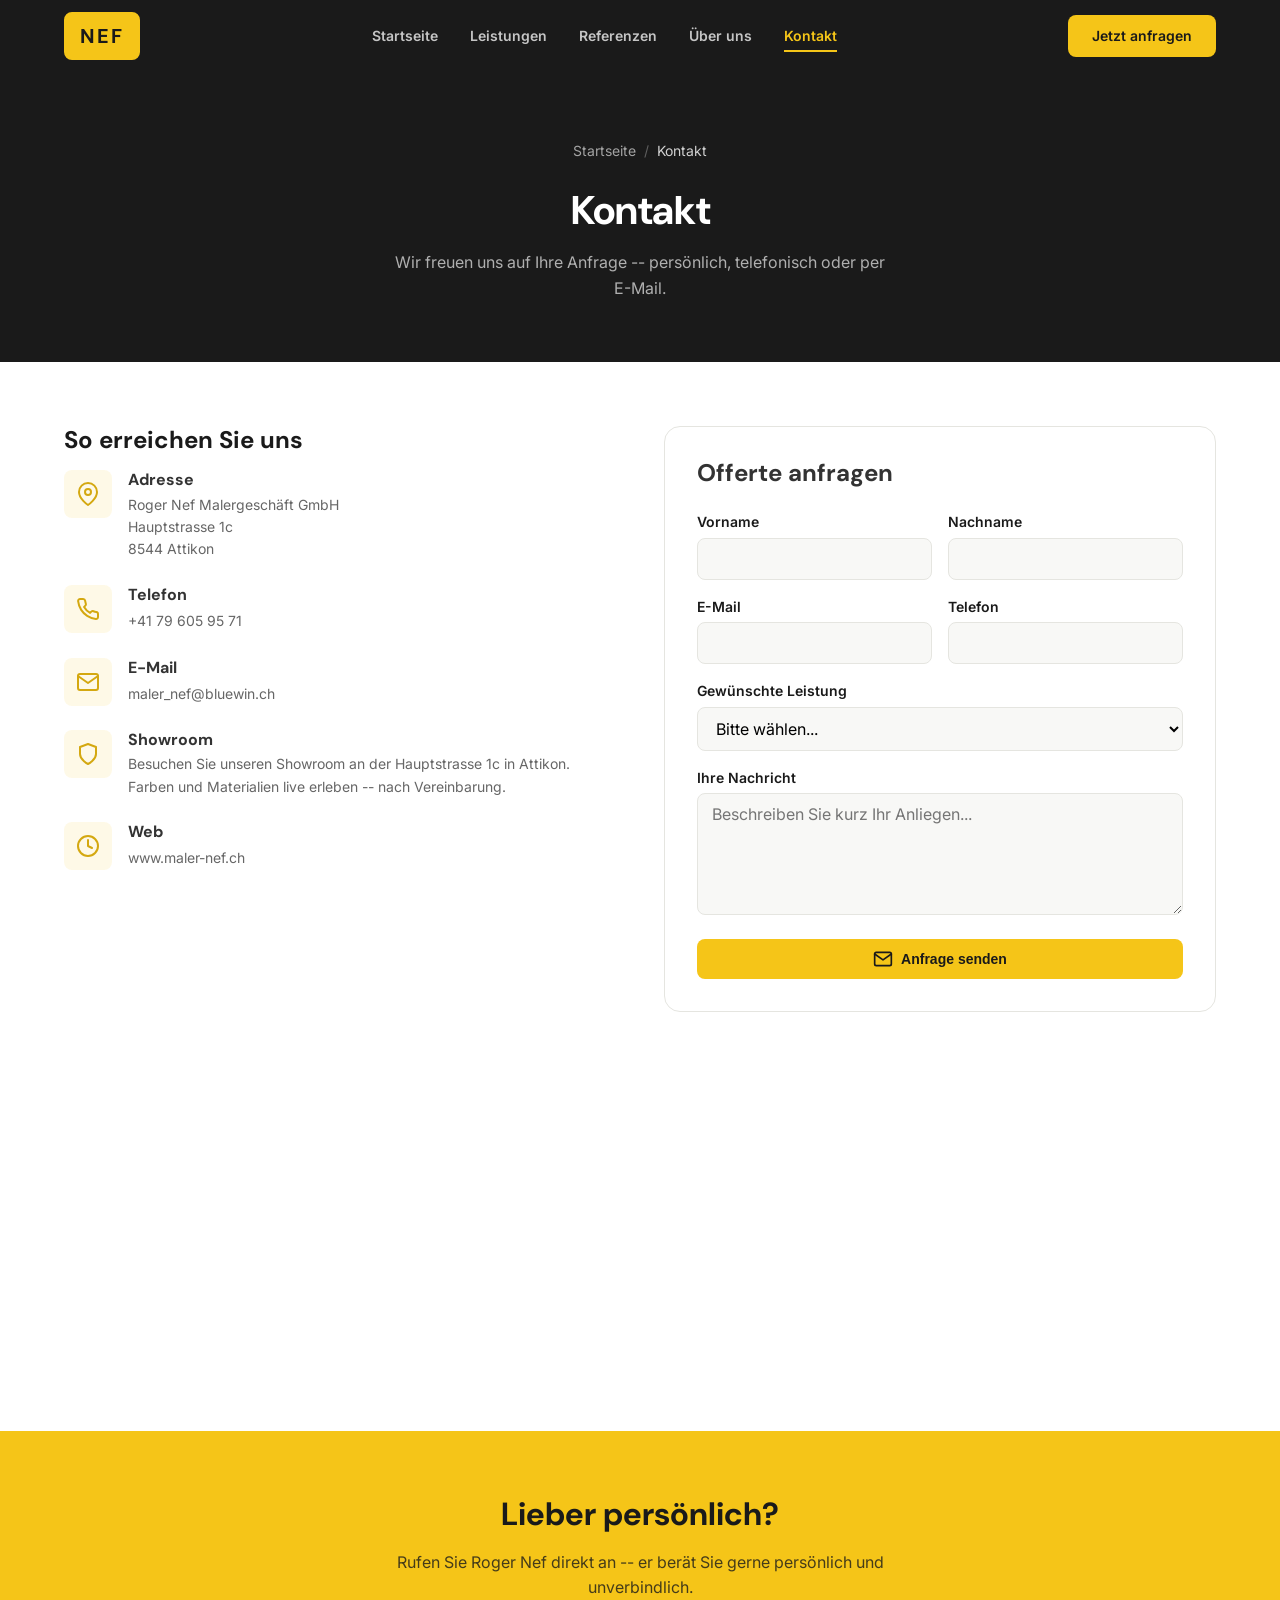
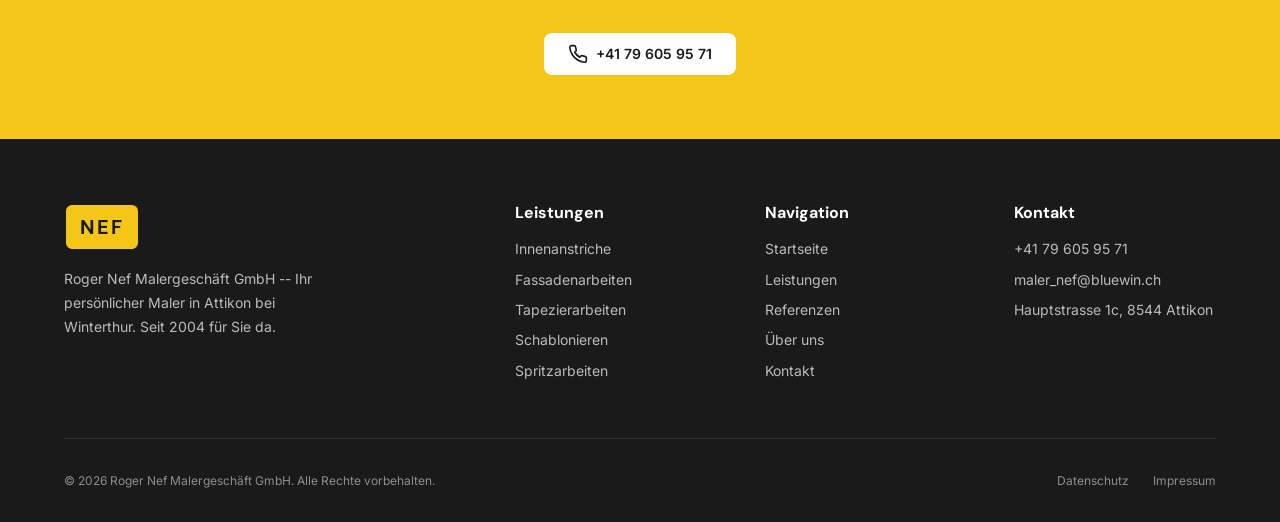
==== kontakt.html @ 81c38a6b "Initial commit: Maler Nef redesign" ====
<!DOCTYPE html>
<html lang="de-CH">
<head>
  <meta charset="UTF-8">
  <meta name="viewport" content="width=device-width, initial-scale=1.0">
  <title>Kontakt | Maler Nef Attikon bei Winterthur</title>
  <meta name="description" content="Kontaktieren Sie Roger Nef Malergeschäft in Attikon. Offerte anfragen, Showroom besuchen oder anrufen: +41 79 605 95 71. Maler Region Winterthur.">
  <meta name="robots" content="index, follow">
  <link rel="canonical" href="https://malernef-redesign.pages.dev/kontakt.html">
  <meta property="og:title" content="Kontakt | Maler Nef Attikon">
  <meta property="og:description" content="Offerte anfragen oder Showroom besuchen. Roger Nef Malergeschäft, Hauptstrasse 1c, 8544 Attikon.">
  <meta property="og:url" content="https://malernef-redesign.pages.dev/kontakt.html">
  <meta property="og:type" content="website">
  <meta property="og:locale" content="de_CH">
  <link href="https://fonts.googleapis.com/css2?family=DM+Sans:wght@500;700&family=Inter:wght@300;400;600&display=swap" rel="stylesheet">
  <link rel="stylesheet" href="style.css">
  <link rel="icon" type="image/svg+xml" href="data:image/svg+xml,<svg xmlns='http://www.w3.org/2000/svg' viewBox='0 0 32 32'><rect width='32' height='32' rx='6' fill='%23F5C518'/><text x='50%25' y='55%25' text-anchor='middle' dominant-baseline='central' font-size='11' font-weight='bold' fill='%231A1A1A'>NEF</text></svg>">
  <script type="application/ld+json">
  [
    {
      "@context": "https://schema.org",
      "@type": "BreadcrumbList",
      "itemListElement": [
        { "@type": "ListItem", "position": 1, "name": "Startseite", "item": "https://malernef-redesign.pages.dev/" },
        { "@type": "ListItem", "position": 2, "name": "Kontakt", "item": "https://malernef-redesign.pages.dev/kontakt.html" }
      ]
    },
    {
      "@context": "https://schema.org",
      "@type": "HomeAndConstructionBusiness",
      "name": "Roger Nef Malergeschäft GmbH",
      "url": "https://malernef-redesign.pages.dev",
      "telephone": "+41796059571",
      "email": "maler_nef@bluewin.ch",
      "address": {
        "@type": "PostalAddress",
        "streetAddress": "Hauptstrasse 1c",
        "addressLocality": "Attikon",
        "postalCode": "8544",
        "addressCountry": "CH"
      },
      "founder": {
        "@type": "Person",
        "name": "Roger Nef",
        "jobTitle": "Inhaber"
      },
      "foundingDate": "2004",
      "areaServed": ["Attikon", "Winterthur", "Wiesendangen", "Rickenbach", "Seuzach"],
      "description": "Malergeschäft in Attikon bei Winterthur. Innenanstriche, Fassadenarbeiten, Tapezierarbeiten, Schablonieren und Spritzarbeiten seit 2004.",
      "slogan": "Wir sind eine kleine Nummer, wir sind die Nummer 1!"
    }
  ]
  </script>
</head>
<body>

  <!-- HEADER -->
  <header class="site-header" id="header">
    <div class="container header-inner">
      <a href="index.html" class="logo"><span class="logo-badge">NEF</span></a>
      <nav class="main-nav" id="mainNav" aria-label="Hauptnavigation">
        <ul>
          <li><a href="index.html">Startseite</a></li>
          <li><a href="leistungen.html">Leistungen</a></li>
          <li><a href="referenzen.html">Referenzen</a></li>
          <li><a href="ueber-uns.html">Über uns</a></li>
          <li><a href="kontakt.html" class="active">Kontakt</a></li>
        </ul>
      </nav>
      <a href="kontakt.html" class="btn btn-primary">Jetzt anfragen</a>
      <button class="mobile-toggle" id="mobileToggle" aria-label="Menü öffnen"><span></span><span></span><span></span></button>
    </div>
  </header>

  <!-- PAGE HEADER -->
  <section class="page-header">
    <div class="container">
      <nav class="breadcrumb" aria-label="Breadcrumb">
        <a href="index.html">Startseite</a>
        <span>/</span>
        <span class="current">Kontakt</span>
      </nav>
      <h1>Kontakt</h1>
      <p>Wir freuen uns auf Ihre Anfrage -- persönlich, telefonisch oder per E-Mail.</p>
    </div>
  </section>

  <main>

  <!-- CONTACT -->
  <section class="section">
    <div class="container">
      <div class="contact-grid">
        <div class="contact-info">
          <h3>So erreichen Sie uns</h3>

          <div class="contact-item">
            <div class="contact-item-icon">
              <svg width="24" height="24" viewBox="0 0 24 24" fill="none" stroke="var(--color-primary-dark)" stroke-width="2" stroke-linecap="round" stroke-linejoin="round"><path d="M21 10c0 7-9 13-9 13s-9-6-9-13a9 9 0 0118 0z"/><circle cx="12" cy="10" r="3"/></svg>
            </div>
            <div class="contact-item-text">
              <h4>Adresse</h4>
              <p>Roger Nef Malergeschäft GmbH<br>Hauptstrasse 1c<br>8544 Attikon</p>
            </div>
          </div>

          <div class="contact-item">
            <div class="contact-item-icon">
              <svg width="24" height="24" viewBox="0 0 24 24" fill="none" stroke="var(--color-primary-dark)" stroke-width="2" stroke-linecap="round" stroke-linejoin="round"><path d="M22 16.92v3a2 2 0 01-2.18 2 19.79 19.79 0 01-8.63-3.07 19.5 19.5 0 01-6-6 19.79 19.79 0 01-3.07-8.67A2 2 0 014.11 2h3a2 2 0 012 1.72c.127.96.361 1.903.7 2.81a2 2 0 01-.45 2.11L8.09 9.91a16 16 0 006 6l1.27-1.27a2 2 0 012.11-.45c.907.339 1.85.573 2.81.7A2 2 0 0122 16.92z"/></svg>
            </div>
            <div class="contact-item-text">
              <h4>Telefon</h4>
              <a href="tel:+41796059571">+41 79 605 95 71</a>
            </div>
          </div>

          <div class="contact-item">
            <div class="contact-item-icon">
              <svg width="24" height="24" viewBox="0 0 24 24" fill="none" stroke="var(--color-primary-dark)" stroke-width="2" stroke-linecap="round" stroke-linejoin="round"><path d="M4 4h16c1.1 0 2 .9 2 2v12c0 1.1-.9 2-2 2H4c-1.1 0-2-.9-2-2V6c0-1.1.9-2 2-2z"/><polyline points="22,6 12,13 2,6"/></svg>
            </div>
            <div class="contact-item-text">
              <h4>E-Mail</h4>
              <a href="mailto:maler_nef@bluewin.ch">maler_nef@bluewin.ch</a>
            </div>
          </div>

          <div class="contact-item">
            <div class="contact-item-icon">
              <svg width="24" height="24" viewBox="0 0 24 24" fill="none" stroke="var(--color-primary-dark)" stroke-width="2" stroke-linecap="round" stroke-linejoin="round"><path d="M12 22s8-4 8-10V5l-8-3-8 3v7c0 6 8 10 8 10z"/></svg>
            </div>
            <div class="contact-item-text">
              <h4>Showroom</h4>
              <p>Besuchen Sie unseren Showroom an der Hauptstrasse 1c in Attikon. Farben und Materialien live erleben -- nach Vereinbarung.</p>
            </div>
          </div>

          <div class="contact-item">
            <div class="contact-item-icon">
              <svg width="24" height="24" viewBox="0 0 24 24" fill="none" stroke="var(--color-primary-dark)" stroke-width="2" stroke-linecap="round" stroke-linejoin="round"><circle cx="12" cy="12" r="10"/><polyline points="12 6 12 12 16 14"/></svg>
            </div>
            <div class="contact-item-text">
              <h4>Web</h4>
              <a href="https://www.maler-nef.ch" target="_blank" rel="noopener">www.maler-nef.ch</a>
            </div>
          </div>
        </div>

        <div class="contact-form">
          <h3 style="font-family: var(--font-heading); font-size: var(--font-size-2xl); margin-bottom: var(--space-lg);">Offerte anfragen</h3>
          <form action="https://formsubmit.co/maler_nef@bluewin.ch" method="POST">
            <input type="hidden" name="_subject" value="Offertanfrage via Website">
            <input type="hidden" name="_captcha" value="false">
            <div class="form-row">
              <div class="form-group">
                <label for="vorname">Vorname</label>
                <input type="text" id="vorname" name="vorname" required>
              </div>
              <div class="form-group">
                <label for="nachname">Nachname</label>
                <input type="text" id="nachname" name="nachname" required>
              </div>
            </div>
            <div class="form-row">
              <div class="form-group">
                <label for="email">E-Mail</label>
                <input type="email" id="email" name="email" required>
              </div>
              <div class="form-group">
                <label for="telefon">Telefon</label>
                <input type="tel" id="telefon" name="telefon">
              </div>
            </div>
            <div class="form-group">
              <label for="leistung">Gewünschte Leistung</label>
              <select id="leistung" name="leistung">
                <option value="">Bitte wählen...</option>
                <option value="Innenanstriche">Innenanstriche</option>
                <option value="Fassadenarbeiten">Fassadenarbeiten</option>
                <option value="Tapezierarbeiten">Tapezierarbeiten</option>
                <option value="Schablonieren">Schablonieren</option>
                <option value="Spritzarbeiten">Spritzarbeiten</option>
                <option value="Showroom-Besuch">Showroom-Besuch</option>
                <option value="Schnupperlehre">Schnupperlehre</option>
                <option value="Sonstiges">Sonstiges</option>
              </select>
            </div>
            <div class="form-group">
              <label for="nachricht">Ihre Nachricht</label>
              <textarea id="nachricht" name="nachricht" rows="5" placeholder="Beschreiben Sie kurz Ihr Anliegen..."></textarea>
            </div>
            <button type="submit" class="btn btn-primary" style="width: 100%; justify-content: center;">
              <svg width="20" height="20" viewBox="0 0 24 24" fill="none" stroke="currentColor" stroke-width="2" stroke-linecap="round" stroke-linejoin="round"><path d="M4 4h16c1.1 0 2 .9 2 2v12c0 1.1-.9 2-2 2H4c-1.1 0-2-.9-2-2V6c0-1.1.9-2 2-2z"/><polyline points="22,6 12,13 2,6"/></svg>
              Anfrage senden
            </button>
          </form>
        </div>
      </div>

      <!-- MAP -->
      <div style="margin-top: var(--space-2xl);">
        <iframe src="https://www.google.com/maps/embed?pb=!1m18!1m12!1m3!1d2696.5!2d8.7804!3d47.4906!2m3!1f0!2f0!3f0!3m2!1i1024!2i768!4f13.1!3m3!1m2!1s0x479a998e5c72aaab%3A0x1!2sHauptstrasse%201c%2C%208544%20Attikon!5e0!3m2!1sde!2sch!4v1" width="100%" height="300" style="border:0; border-radius: var(--radius-lg);" allowfullscreen="" loading="lazy" referrerpolicy="no-referrer-when-downgrade" title="Standort Roger Nef Malergeschäft, Hauptstrasse 1c, Attikon"></iframe>
      </div>
    </div>
  </section>

  </main>

  <!-- CTA -->
  <section class="cta-banner-yellow">
    <div class="container">
      <h2>Lieber persönlich?</h2>
      <p>Rufen Sie Roger Nef direkt an -- er berät Sie gerne persönlich und unverbindlich.</p>
      <a href="tel:+41796059571" class="btn btn-white">
        <svg width="20" height="20" viewBox="0 0 24 24" fill="none" stroke="currentColor" stroke-width="2" stroke-linecap="round" stroke-linejoin="round"><path d="M22 16.92v3a2 2 0 01-2.18 2 19.79 19.79 0 01-8.63-3.07 19.5 19.5 0 01-6-6 19.79 19.79 0 01-3.07-8.67A2 2 0 014.11 2h3a2 2 0 012 1.72c.127.96.361 1.903.7 2.81a2 2 0 01-.45 2.11L8.09 9.91a16 16 0 006 6l1.27-1.27a2 2 0 012.11-.45c.907.339 1.85.573 2.81.7A2 2 0 0122 16.92z"/></svg>
        +41 79 605 95 71
      </a>
    </div>
  </section>

  <!-- FOOTER -->
  <footer class="site-footer">
    <div class="container">
      <div class="footer-grid">
        <div class="footer-brand">
          <span class="logo-badge">NEF</span>
          <p>Roger Nef Malergeschäft GmbH -- Ihr persönlicher Maler in Attikon bei Winterthur. Seit 2004 für Sie da.</p>
        </div>
        <div class="footer-col">
          <h4>Leistungen</h4>
          <a href="leistungen/innenanstriche.html">Innenanstriche</a>
          <a href="leistungen/fassaden.html">Fassadenarbeiten</a>
          <a href="leistungen/tapezieren.html">Tapezierarbeiten</a>
          <a href="leistungen/schablonieren.html">Schablonieren</a>
          <a href="leistungen/spritzarbeiten.html">Spritzarbeiten</a>
        </div>
        <div class="footer-col">
          <h4>Navigation</h4>
          <a href="index.html">Startseite</a>
          <a href="leistungen.html">Leistungen</a>
          <a href="referenzen.html">Referenzen</a>
          <a href="ueber-uns.html">Über uns</a>
          <a href="kontakt.html">Kontakt</a>
        </div>
        <div class="footer-col">
          <h4>Kontakt</h4>
          <a href="tel:+41796059571">+41 79 605 95 71</a>
          <a href="mailto:maler_nef@bluewin.ch">maler_nef@bluewin.ch</a>
          <a href="kontakt.html">Hauptstrasse 1c, 8544 Attikon</a>
        </div>
      </div>
      <div class="footer-bottom">
        <p>&copy; 2026 Roger Nef Malergeschäft GmbH. Alle Rechte vorbehalten.</p>
        <div class="legal-links">
          <a href="#">Datenschutz</a>
          <a href="#">Impressum</a>
        </div>
      </div>
    </div>
  </footer>

  <script>
    document.getElementById('mobileToggle').addEventListener('click', function() {
      document.getElementById('mainNav').classList.toggle('active');
    });
    window.addEventListener('scroll', function() {
      document.getElementById('header').classList.toggle('scrolled', window.scrollY > 20);
    });
  </script>
</body>
</html>
---- style.css ----
/* Brand Style Guide – Roger Nef Malergeschäft GmbH */
:root {
  --color-primary: #F5C518;
  --color-primary-dark: #D4A810;
  --color-dark: #1A1A1A;
  --color-bg: #FFFFFF;
  --color-warm: #FFF9E6;
  --color-text: #333333;
  --color-text-secondary: #666666;
  --color-surface: #F8F8F6;
  --color-border: #E5E5E0;

  --font-heading: 'DM Sans', Arial, sans-serif;
  --font-body: 'Inter', Arial, sans-serif;

  --font-size-xs: 0.75rem;
  --font-size-small: 0.875rem;
  --font-size-base: 1rem;
  --font-size-lg: 1.125rem;
  --font-size-xl: 1.25rem;
  --font-size-2xl: 1.5rem;
  --font-size-3xl: 2rem;
  --font-size-4xl: 2.5rem;
  --font-size-5xl: 3.5rem;

  --space-xs: 0.25rem;
  --space-sm: 0.5rem;
  --space-md: 1rem;
  --space-lg: 1.5rem;
  --space-xl: 2rem;
  --space-2xl: 3rem;
  --space-3xl: 4rem;

  --radius: 8px;
  --radius-lg: 12px;
  --radius-xl: 16px;
  --shadow: 0 1px 3px rgba(26,26,26,0.06);
  --shadow-lg: 0 8px 30px rgba(26,26,26,0.10);
}

*, *::before, *::after { box-sizing: border-box; margin: 0; padding: 0; }

html { scroll-behavior: smooth; }

body {
  font-family: var(--font-body);
  color: var(--color-text);
  background: var(--color-bg);
  line-height: 1.6;
  -webkit-font-smoothing: antialiased;
}

h1, h2, h3, h4 { font-family: var(--font-heading); line-height: 1.2; }

a { text-decoration: none; color: inherit; transition: color 0.2s; }

img { max-width: 100%; height: auto; }

.container { max-width: 1200px; margin: 0 auto; padding: 0 var(--space-lg); }

/* === HEADER === */
.site-header {
  position: fixed; top: 0; left: 0; right: 0; z-index: 100;
  background: transparent;
  transition: background 0.3s, box-shadow 0.3s, border 0.3s;
}
.site-header.scrolled {
  background: rgba(255,255,255,0.95);
  backdrop-filter: blur(12px);
  box-shadow: var(--shadow);
  border-bottom: 1px solid var(--color-border);
}
.header-inner {
  display: flex; align-items: center; justify-content: space-between;
  height: 72px;
}
.logo { display: flex; align-items: center; gap: var(--space-sm); }
.logo-badge {
  display: inline-flex; align-items: center; justify-content: center;
  background: var(--color-primary); border: 2px solid var(--color-dark);
  border-radius: var(--radius); padding: 6px 14px;
  font-family: var(--font-heading); font-size: var(--font-size-xl);
  font-weight: 700; color: var(--color-dark); letter-spacing: 2px;
}
.main-nav ul { display: flex; gap: var(--space-xl); list-style: none; }
.main-nav a {
  font-size: var(--font-size-small); font-weight: 600; color: var(--color-text-secondary);
  padding: var(--space-sm) 0; position: relative;
}
.site-header:not(.scrolled) .main-nav a { color: rgba(255,255,255,0.75); }
.site-header:not(.scrolled) .main-nav a.active,
.site-header:not(.scrolled) .main-nav a:hover { color: var(--color-primary); }
.site-header.scrolled .main-nav a { color: var(--color-text-secondary); }
.main-nav a.active, .main-nav a:hover { color: var(--color-primary-dark); }
.main-nav a::after {
  content: ''; position: absolute; bottom: 0; left: 0; width: 0; height: 2px;
  background: var(--color-primary); transition: width 0.3s;
}
.main-nav a:hover::after, .main-nav a.active::after { width: 100%; }

/* Logo color states */
.site-header:not(.scrolled) .logo-badge {
  background: var(--color-primary); border-color: var(--color-primary);
  color: var(--color-dark);
}

/* Buttons */
.btn {
  display: inline-flex; align-items: center; gap: var(--space-sm);
  padding: 10px 24px; border-radius: var(--radius); font-weight: 600;
  font-size: var(--font-size-small); cursor: pointer; border: none;
  transition: all 0.2s; text-decoration: none;
}
.btn-primary { background: var(--color-primary); color: var(--color-dark); }
.btn-primary:hover { background: var(--color-primary-dark); }
.btn-secondary {
  background: transparent; color: var(--color-dark);
  border: 1.5px solid var(--color-dark);
}
.btn-secondary:hover { background: var(--color-dark); color: var(--color-bg); }
.btn-outline {
  background: transparent; color: var(--color-primary-dark);
  border: 1.5px solid var(--color-primary);
}
.btn-outline:hover { background: var(--color-primary); color: var(--color-dark); }
.btn-white {
  background: var(--color-bg); color: var(--color-dark);
  border: none;
}
.btn-white:hover { background: var(--color-surface); }

/* Mobile Toggle */
.mobile-toggle { display: none; background: none; border: none; cursor: pointer; padding: 8px; }
.mobile-toggle span {
  display: block; width: 24px; height: 2px; background: var(--color-bg);
  margin: 5px 0; transition: 0.3s;
}
.site-header.scrolled .mobile-toggle span { background: var(--color-dark); }

/* === HERO === */
.hero {
  position: relative; min-height: 92vh; display: flex; align-items: center;
  background: var(--color-dark);
  overflow: hidden;
}
.hero::before {
  content: ''; position: absolute; inset: 0;
  background: linear-gradient(135deg, var(--color-dark) 0%, #2a2a2a 50%, #1a1a1a 100%);
}
.hero::after {
  content: ''; position: absolute; inset: 0;
  background: radial-gradient(ellipse at 75% 50%, rgba(245,197,24,0.08) 0%, transparent 60%);
}
.hero-content { position: relative; z-index: 2; max-width: 700px; padding: 120px 0 80px; }
.hero-badge {
  display: inline-flex; align-items: center; gap: var(--space-sm);
  background: rgba(245,197,24,0.12); border: 1px solid rgba(245,197,24,0.25);
  color: var(--color-primary); padding: 8px 16px;
  border-radius: 100px; font-size: var(--font-size-small); margin-bottom: var(--space-lg);
  font-weight: 600;
}
.hero h1 {
  font-size: var(--font-size-5xl); color: var(--color-bg);
  margin-bottom: var(--space-lg); font-weight: 700;
}
.hero h1 em { font-style: italic; color: var(--color-primary); }
.hero-subtitle {
  font-size: var(--font-size-lg); color: rgba(255,255,255,0.7);
  margin-bottom: var(--space-2xl); line-height: 1.7; max-width: 560px;
}
.hero-buttons { display: flex; gap: var(--space-md); flex-wrap: wrap; }
.hero .btn-primary { background: var(--color-primary); color: var(--color-dark); }
.hero .btn-secondary {
  border-color: rgba(255,255,255,0.25); color: var(--color-bg);
}
.hero .btn-secondary:hover { background: rgba(255,255,255,0.08); }
.hero-accent {
  position: absolute; right: -5%; top: 50%; transform: translateY(-50%);
  width: 500px; height: 500px;
  border-radius: 50%;
  background: radial-gradient(circle, rgba(245,197,24,0.06) 0%, transparent 70%);
  z-index: 1;
}
.hero-slogan {
  position: relative; z-index: 2;
  margin-top: var(--space-xl);
  padding-top: var(--space-lg);
  border-top: 1px solid rgba(255,255,255,0.1);
  font-size: var(--font-size-small); color: rgba(255,255,255,0.45);
  font-style: italic;
}

/* === SECTIONS === */
.section { padding: var(--space-3xl) 0; }
.section-dark { background: var(--color-dark); color: var(--color-bg); padding: var(--space-2xl) 0; }
.section-light { background: var(--color-surface); }
.section-warm { background: var(--color-warm); }
.section-header { text-align: center; margin-bottom: var(--space-2xl); }
.section-label {
  display: block; font-size: var(--font-size-small); font-weight: 600;
  color: var(--color-primary-dark); text-transform: uppercase; letter-spacing: 1.5px;
  margin-bottom: var(--space-sm);
}
.section-header h2 {
  font-size: var(--font-size-3xl); margin-bottom: var(--space-md); color: var(--color-dark);
}
.section-header p { color: var(--color-text-secondary); max-width: 600px; margin: 0 auto; }

/* Page Header */
.page-header {
  background: var(--color-dark); color: var(--color-bg);
  padding: 140px 0 60px; text-align: center;
}
.page-header h1 { font-size: var(--font-size-4xl); margin-bottom: var(--space-md); }
.page-header p { color: rgba(255,255,255,0.65); max-width: 500px; margin: 0 auto; }

/* Breadcrumb */
.breadcrumb {
  display: flex; align-items: center; gap: var(--space-sm);
  font-size: var(--font-size-small); color: rgba(255,255,255,0.45);
  margin-bottom: var(--space-lg); justify-content: center;
}
.breadcrumb a { color: rgba(255,255,255,0.6); }
.breadcrumb a:hover { color: var(--color-primary); }
.breadcrumb span { color: rgba(255,255,255,0.3); }
.breadcrumb .current { color: rgba(255,255,255,0.8); }

/* Stats / Trust bar */
.stats-grid { display: grid; grid-template-columns: repeat(4, 1fr); gap: var(--space-xl); text-align: center; }
.stat-item h3 { font-size: var(--font-size-3xl); color: var(--color-primary); font-family: var(--font-heading); }
.stat-item p { font-size: var(--font-size-small); opacity: 0.7; margin-top: var(--space-xs); }

/* Service Cards */
.services-grid { display: grid; grid-template-columns: repeat(auto-fit, minmax(240px, 1fr)); gap: var(--space-lg); }
.service-card {
  background: var(--color-bg); border: 1px solid var(--color-border);
  border-radius: var(--radius-lg); padding: var(--space-xl);
  transition: box-shadow 0.3s, transform 0.3s;
}
.service-card:hover { box-shadow: var(--shadow-lg); transform: translateY(-4px); }
.service-icon {
  display: inline-flex; align-items: center; justify-content: center;
  width: 48px; height: 48px; border-radius: var(--radius);
  background: rgba(245,197,24,0.1); margin-bottom: var(--space-md);
}
.service-card h3 {
  font-size: var(--font-size-lg); font-family: var(--font-heading);
  margin-bottom: var(--space-sm); color: var(--color-dark);
}
.service-card p { font-size: var(--font-size-small); color: var(--color-text-secondary); }
.card-link {
  display: inline-flex; align-items: center; gap: 4px;
  font-size: var(--font-size-small); font-weight: 600; color: var(--color-primary-dark);
  margin-top: var(--space-md);
}
.card-link:hover { color: var(--color-primary); }

/* Text + Image */
.text-image { display: grid; grid-template-columns: 1fr 1fr; gap: var(--space-2xl); align-items: center; }
.text-image-content h2 {
  font-size: var(--font-size-3xl); color: var(--color-dark); margin-bottom: var(--space-md);
}
.text-image-content p { color: var(--color-text-secondary); margin-bottom: var(--space-md); line-height: 1.7; }
.text-image-visual {
  border-radius: var(--radius-xl); min-height: 400px; overflow: hidden;
  background: linear-gradient(135deg, rgba(245,197,24,0.08), rgba(26,26,26,0.04));
  display: flex; align-items: center; justify-content: center;
}

/* Partner Grid */
.partner-grid { display: grid; grid-template-columns: repeat(4, 1fr); gap: var(--space-lg); }
.partner-card {
  background: var(--color-bg); border: 1px solid var(--color-border);
  border-radius: var(--radius-lg); padding: var(--space-xl);
  text-align: center; transition: box-shadow 0.3s;
}
.partner-card:hover { box-shadow: var(--shadow-lg); }
.partner-card h4 {
  font-family: var(--font-heading); font-size: var(--font-size-base);
  color: var(--color-dark); margin-bottom: var(--space-xs);
}
.partner-card p { font-size: var(--font-size-small); color: var(--color-text-secondary); }
.partner-icon {
  display: inline-flex; align-items: center; justify-content: center;
  width: 56px; height: 56px; border-radius: 50%;
  background: var(--color-warm); margin-bottom: var(--space-md);
}

/* CTA Banner */
.cta-banner {
  background: var(--color-dark); color: var(--color-bg);
  text-align: center; padding: var(--space-3xl) var(--space-lg);
}
.cta-banner h2 { font-size: var(--font-size-3xl); margin-bottom: var(--space-md); }
.cta-banner p { opacity: 0.7; max-width: 500px; margin: 0 auto var(--space-xl); }

/* Yellow CTA Banner */
.cta-banner-yellow {
  background: var(--color-primary); color: var(--color-dark);
  text-align: center; padding: var(--space-3xl) var(--space-lg);
}
.cta-banner-yellow h2 { font-size: var(--font-size-3xl); margin-bottom: var(--space-md); }
.cta-banner-yellow p { opacity: 0.8; max-width: 500px; margin: 0 auto var(--space-xl); }

/* Ref Cards */
.ref-grid { display: grid; grid-template-columns: repeat(auto-fit, minmax(300px, 1fr)); gap: var(--space-lg); }
.ref-card {
  background: var(--color-bg); border: 1px solid var(--color-border);
  border-radius: var(--radius-lg); overflow: hidden;
  transition: box-shadow 0.3s, transform 0.3s;
}
.ref-card:hover { box-shadow: var(--shadow-lg); transform: translateY(-2px); }
.ref-card-img {
  height: 200px;
  background: linear-gradient(135deg, rgba(245,197,24,0.08), rgba(26,26,26,0.04));
  display: flex; align-items: center; justify-content: center;
}
.ref-card-body { padding: var(--space-lg); }
.ref-card-body h3 {
  font-family: var(--font-heading); font-size: var(--font-size-lg);
  color: var(--color-dark); margin-bottom: var(--space-sm);
}
.ref-card-body p { font-size: var(--font-size-small); color: var(--color-text-secondary); margin-bottom: var(--space-md); }
.ref-tag {
  display: inline-block; background: var(--color-warm); color: var(--color-primary-dark);
  font-size: var(--font-size-xs); font-weight: 600; padding: 4px 10px;
  border-radius: 100px; margin-right: var(--space-xs); margin-bottom: var(--space-xs);
}

/* Contact */
.contact-grid { display: grid; grid-template-columns: 1fr 1fr; gap: var(--space-2xl); }
.contact-info h3 { font-family: var(--font-heading); font-size: var(--font-size-2xl); color: var(--color-dark); margin-bottom: var(--space-md); }
.contact-item { display: flex; gap: var(--space-md); margin-bottom: var(--space-lg); }
.contact-item-icon {
  flex-shrink: 0; width: 48px; height: 48px; border-radius: var(--radius);
  background: rgba(245,197,24,0.1); display: flex; align-items: center; justify-content: center;
}
.contact-item-text h4 { font-size: var(--font-size-base); margin-bottom: var(--space-xs); }
.contact-item-text p, .contact-item-text a {
  font-size: var(--font-size-small); color: var(--color-text-secondary);
}
.contact-item-text a:hover { color: var(--color-primary-dark); }
.contact-form {
  background: var(--color-bg); border: 1px solid var(--color-border);
  border-radius: var(--radius-xl); padding: var(--space-xl);
}
.form-group { margin-bottom: var(--space-md); }
.form-group label {
  display: block; font-size: var(--font-size-small); font-weight: 600;
  color: var(--color-dark); margin-bottom: var(--space-xs);
}
.form-group input, .form-group select, .form-group textarea {
  width: 100%; padding: 10px 14px; border: 1px solid var(--color-border);
  border-radius: var(--radius); font-family: var(--font-body);
  font-size: var(--font-size-base); background: var(--color-surface);
  transition: border-color 0.2s;
}
.form-group input:focus, .form-group select:focus, .form-group textarea:focus {
  outline: none; border-color: var(--color-primary);
}
.form-row { display: grid; grid-template-columns: 1fr 1fr; gap: var(--space-md); }

/* Product features list */
.product-features {
  color: var(--color-text-secondary); font-size: var(--font-size-small);
  margin-bottom: var(--space-md); padding-left: var(--space-md); list-style: disc;
}
.product-features li { margin-bottom: var(--space-xs); }

/* Showroom badge */
.showroom-badge {
  display: inline-flex; align-items: center; gap: var(--space-sm);
  background: var(--color-warm); border: 1px solid rgba(245,197,24,0.3);
  color: var(--color-primary-dark); padding: 10px 18px;
  border-radius: var(--radius); font-size: var(--font-size-small); font-weight: 600;
}

/* Team / About */
.about-values { display: grid; grid-template-columns: repeat(3, 1fr); gap: var(--space-lg); margin-top: var(--space-xl); }
.value-item { text-align: center; padding: var(--space-xl); }
.value-item h4 { font-family: var(--font-heading); margin-top: var(--space-md); margin-bottom: var(--space-sm); color: var(--color-dark); }
.value-item p { font-size: var(--font-size-small); color: var(--color-text-secondary); }
.value-icon {
  display: inline-flex; align-items: center; justify-content: center;
  width: 64px; height: 64px; border-radius: 50%;
  background: var(--color-warm);
}

/* Timeline */
.timeline { max-width: 700px; margin: 0 auto; }
.timeline-item {
  display: flex; gap: var(--space-lg); padding-bottom: var(--space-xl);
  position: relative;
}
.timeline-item::before {
  content: ''; position: absolute; left: 19px; top: 40px; bottom: 0;
  width: 2px; background: var(--color-border);
}
.timeline-item:last-child::before { display: none; }
.timeline-dot {
  flex-shrink: 0; width: 40px; height: 40px; border-radius: 50%;
  background: var(--color-primary); display: flex; align-items: center; justify-content: center;
  font-family: var(--font-heading); font-weight: 700; font-size: var(--font-size-xs);
  color: var(--color-dark); position: relative; z-index: 1;
}
.timeline-content h4 { font-family: var(--font-heading); color: var(--color-dark); margin-bottom: var(--space-xs); }
.timeline-content p { font-size: var(--font-size-small); color: var(--color-text-secondary); }

/* === FOOTER === */
.site-footer { background: var(--color-dark); color: var(--color-bg); padding: var(--space-3xl) 0 var(--space-xl); }
.footer-grid { display: grid; grid-template-columns: 2fr 1fr 1fr 1fr; gap: var(--space-2xl); margin-bottom: var(--space-2xl); }
.footer-brand p { opacity: 0.7; font-size: var(--font-size-small); margin-top: var(--space-md); line-height: 1.7; max-width: 280px; }
.footer-col h4 { font-family: var(--font-heading); margin-bottom: var(--space-md); font-size: var(--font-size-base); }
.footer-col a { display: block; font-size: var(--font-size-small); opacity: 0.7; margin-bottom: var(--space-sm); }
.footer-col a:hover { opacity: 1; color: var(--color-primary); }
.footer-bottom {
  display: flex; justify-content: space-between; align-items: center;
  padding-top: var(--space-xl); border-top: 1px solid rgba(255,255,255,0.1);
}
.footer-bottom p { font-size: var(--font-size-xs); opacity: 0.5; }
.legal-links { display: flex; gap: var(--space-lg); }
.legal-links a { font-size: var(--font-size-xs); opacity: 0.5; }
.legal-links a:hover { opacity: 1; }

/* === RESPONSIVE === */
@media (max-width: 968px) {
  .hero-accent { display: none; }
  .hero-content { max-width: 100%; }
  .partner-grid { grid-template-columns: repeat(2, 1fr); }
}
@media (max-width: 768px) {
  .hero h1 { font-size: var(--font-size-3xl); }
  .hero { min-height: 80vh; }
  .hero-content { padding: 100px 0 60px; }
  .stats-grid { grid-template-columns: repeat(2, 1fr); }
  .text-image { grid-template-columns: 1fr; }
  .text-image-visual { min-height: 250px; }
  .contact-grid { grid-template-columns: 1fr; }
  .form-row { grid-template-columns: 1fr; }
  .footer-grid { grid-template-columns: 1fr 1fr; }
  .about-values { grid-template-columns: 1fr; }
  .main-nav {
    display: none; position: fixed; top: 72px; left: 0; right: 0;
    background: var(--color-bg); padding: var(--space-lg);
    border-bottom: 1px solid var(--color-border); box-shadow: var(--shadow-lg);
  }
  .main-nav.active { display: block; }
  .main-nav a { color: var(--color-text) !important; }
  .main-nav a.active, .main-nav a:hover { color: var(--color-primary-dark) !important; }
  .main-nav ul { flex-direction: column; gap: var(--space-md); }
  .mobile-toggle { display: block; }
  .header-inner .btn-primary { display: none; }
  .section-header h2, .page-header h1 { font-size: var(--font-size-2xl); }
  .page-header { padding: 120px 0 40px; }
}
@media (max-width: 480px) {
  .stats-grid { grid-template-columns: 1fr 1fr; gap: var(--space-md); }
  .footer-grid { grid-template-columns: 1fr; }
  .hero-buttons { flex-direction: column; }
  .footer-bottom { flex-direction: column; gap: var(--space-md); text-align: center; }
  .partner-grid { grid-template-columns: 1fr; }
}
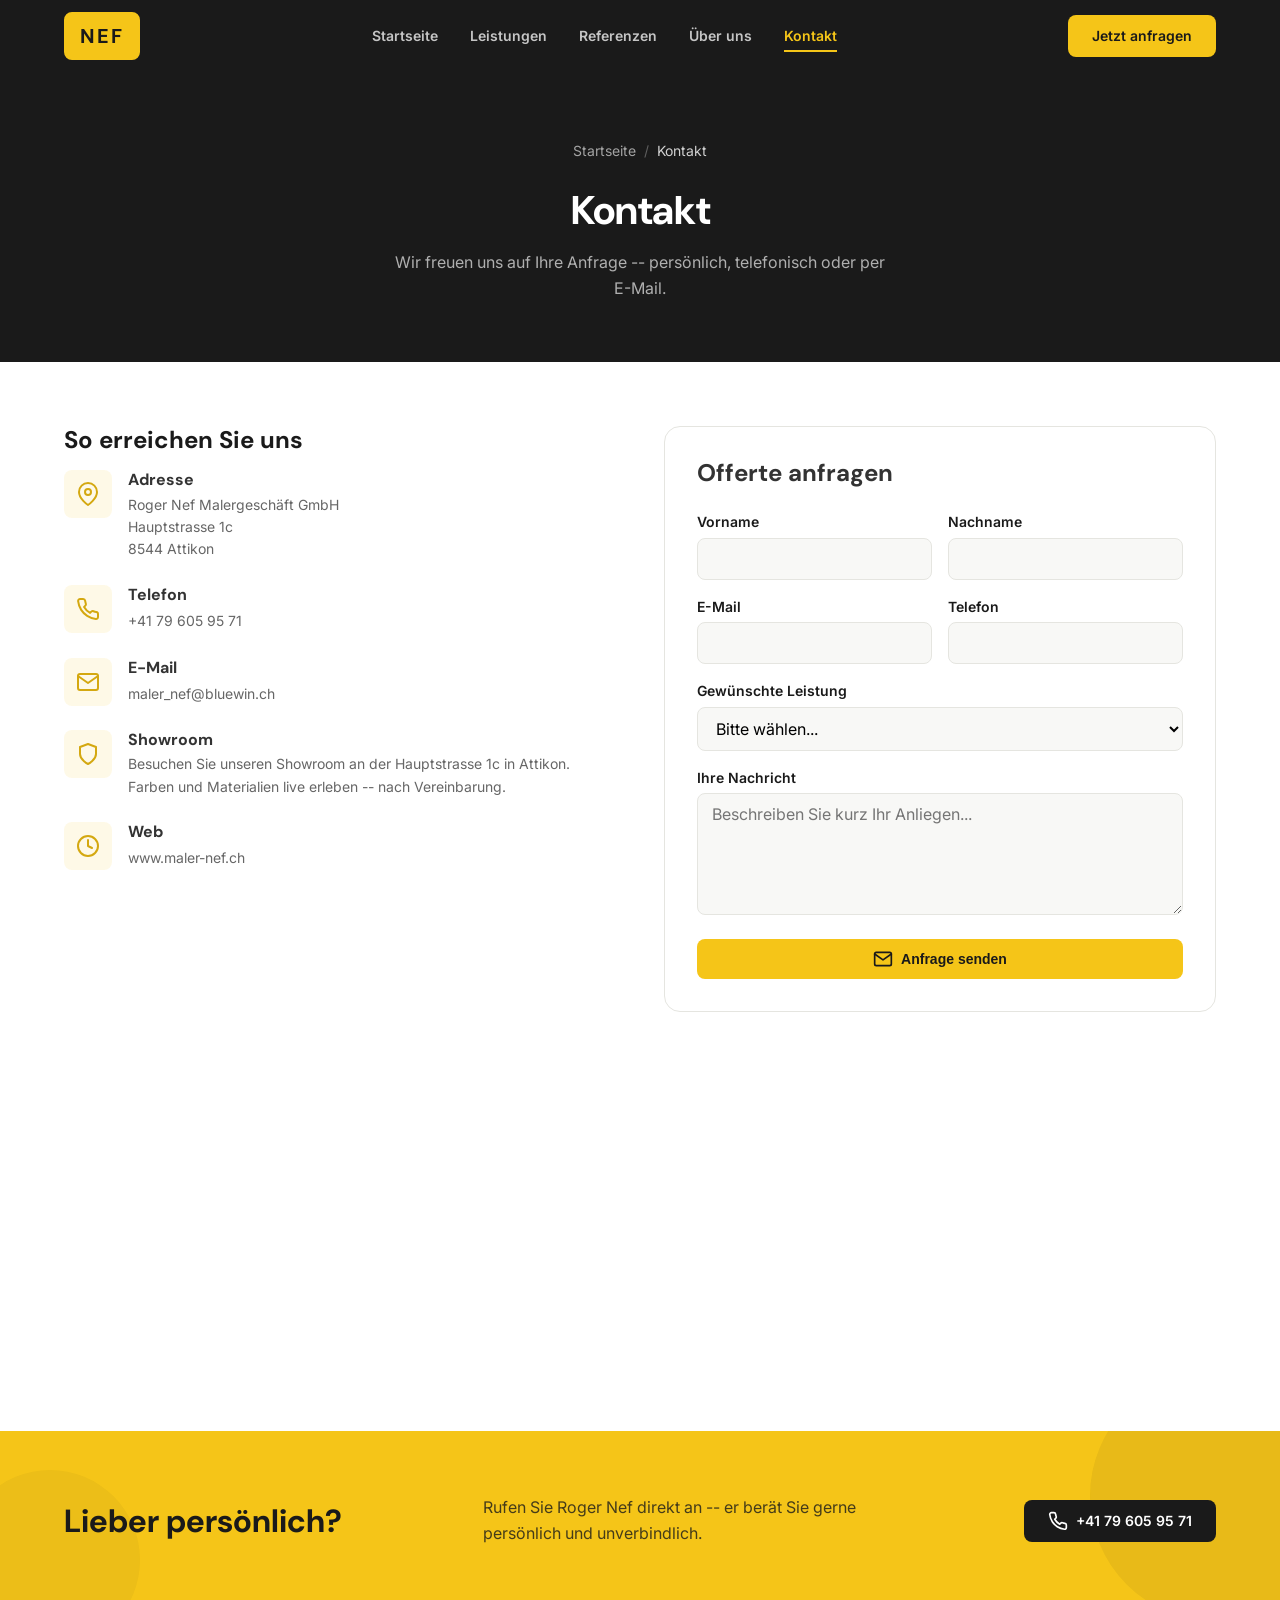
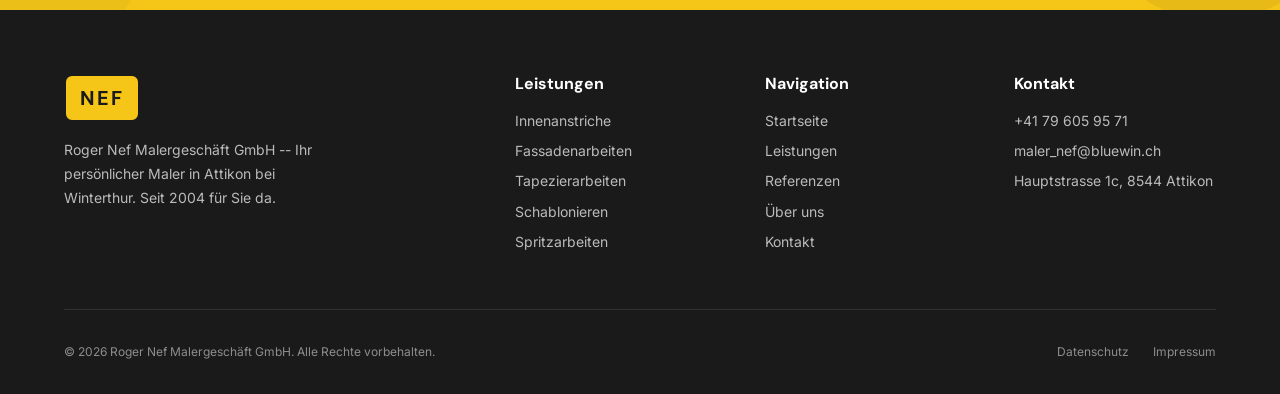
==== commit 4d6cc594: "Design-Überarbeitung: Bento Grid, neuer Hero, gelbe CTAs Co-Authored-By: Claude Opus 4.6 (1M context" ====
--- a/kontakt.html
+++ b/kontakt.html
@@ -205,12 +205,14 @@
 
   </main>
 
-  <!-- CTA -->
+  <!-- CTA – Yellow Banner -->
   <section class="cta-banner-yellow">
+    <div class="cta-banner-yellow-deco"></div>
+    <div class="cta-banner-yellow-deco-2"></div>
     <div class="container">
       <h2>Lieber persönlich?</h2>
       <p>Rufen Sie Roger Nef direkt an -- er berät Sie gerne persönlich und unverbindlich.</p>
-      <a href="tel:+41796059571" class="btn btn-white">
+      <a href="tel:+41796059571" class="btn btn-dark">
         <svg width="20" height="20" viewBox="0 0 24 24" fill="none" stroke="currentColor" stroke-width="2" stroke-linecap="round" stroke-linejoin="round"><path d="M22 16.92v3a2 2 0 01-2.18 2 19.79 19.79 0 01-8.63-3.07 19.5 19.5 0 01-6-6 19.79 19.79 0 01-3.07-8.67A2 2 0 014.11 2h3a2 2 0 012 1.72c.127.96.361 1.903.7 2.81a2 2 0 01-.45 2.11L8.09 9.91a16 16 0 006 6l1.27-1.27a2 2 0 012.11-.45c.907.339 1.85.573 2.81.7A2 2 0 0122 16.92z"/></svg>
         +41 79 605 95 71
       </a>
--- a/style.css
+++ b/style.css
@@ -22,6 +22,7 @@
   --font-size-3xl: 2rem;
   --font-size-4xl: 2.5rem;
   --font-size-5xl: 3.5rem;
+  --font-size-6xl: 4.5rem;
 
   --space-xs: 0.25rem;
   --space-sm: 0.5rem;
@@ -128,6 +129,11 @@
   border: none;
 }
 .btn-white:hover { background: var(--color-surface); }
+.btn-dark {
+  background: var(--color-dark); color: var(--color-bg);
+  border: none;
+}
+.btn-dark:hover { background: #333; }
 
 /* Mobile Toggle */
 .mobile-toggle { display: none; background: none; border: none; cursor: pointer; padding: 8px; }
@@ -137,62 +143,145 @@
 }
 .site-header.scrolled .mobile-toggle span { background: var(--color-dark); }
 
-/* === HERO === */
+/* === HERO – Full-width Claim === */
 .hero {
-  position: relative; min-height: 92vh; display: flex; align-items: center;
+  position: relative; min-height: 100vh; display: flex; align-items: center;
   background: var(--color-dark);
   overflow: hidden;
 }
 .hero::before {
   content: ''; position: absolute; inset: 0;
-  background: linear-gradient(135deg, var(--color-dark) 0%, #2a2a2a 50%, #1a1a1a 100%);
-}
-.hero::after {
-  content: ''; position: absolute; inset: 0;
-  background: radial-gradient(ellipse at 75% 50%, rgba(245,197,24,0.08) 0%, transparent 60%);
-}
-.hero-content { position: relative; z-index: 2; max-width: 700px; padding: 120px 0 80px; }
+  background: linear-gradient(160deg, #0d0d0d 0%, #1a1a1a 40%, #222 100%);
+}
+.hero .container {
+  position: relative; z-index: 2;
+  text-align: center;
+  padding: 140px 0 80px;
+}
 .hero-badge {
   display: inline-flex; align-items: center; gap: var(--space-sm);
   background: rgba(245,197,24,0.12); border: 1px solid rgba(245,197,24,0.25);
-  color: var(--color-primary); padding: 8px 16px;
-  border-radius: 100px; font-size: var(--font-size-small); margin-bottom: var(--space-lg);
+  color: var(--color-primary); padding: 8px 20px;
+  border-radius: 100px; font-size: var(--font-size-small); margin-bottom: var(--space-xl);
   font-weight: 600;
 }
-.hero h1 {
-  font-size: var(--font-size-5xl); color: var(--color-bg);
-  margin-bottom: var(--space-lg); font-weight: 700;
-}
-.hero h1 em { font-style: italic; color: var(--color-primary); }
+.hero-slogan {
+  font-family: var(--font-heading);
+  font-size: var(--font-size-6xl);
+  font-weight: 700;
+  color: var(--color-bg);
+  line-height: 1.1;
+  margin-bottom: var(--space-lg);
+  max-width: 900px;
+  margin-left: auto;
+  margin-right: auto;
+}
+.hero-slogan .slogan-highlight {
+  color: var(--color-primary);
+  display: block;
+}
 .hero-subtitle {
-  font-size: var(--font-size-lg); color: rgba(255,255,255,0.7);
-  margin-bottom: var(--space-2xl); line-height: 1.7; max-width: 560px;
-}
-.hero-buttons { display: flex; gap: var(--space-md); flex-wrap: wrap; }
+  font-size: var(--font-size-lg); color: rgba(255,255,255,0.65);
+  margin-bottom: var(--space-2xl); line-height: 1.7; max-width: 600px;
+  margin-left: auto; margin-right: auto;
+}
+.hero-buttons {
+  display: flex; gap: var(--space-md); flex-wrap: wrap;
+  justify-content: center;
+}
 .hero .btn-primary { background: var(--color-primary); color: var(--color-dark); }
 .hero .btn-secondary {
   border-color: rgba(255,255,255,0.25); color: var(--color-bg);
 }
 .hero .btn-secondary:hover { background: rgba(255,255,255,0.08); }
-.hero-accent {
-  position: absolute; right: -5%; top: 50%; transform: translateY(-50%);
-  width: 500px; height: 500px;
+.hero-tagline {
+  margin-top: var(--space-2xl);
+  padding-top: var(--space-lg);
+  border-top: 1px solid rgba(255,255,255,0.08);
+  font-size: var(--font-size-small); color: rgba(255,255,255,0.35);
+  font-weight: 500;
+  letter-spacing: 1px;
+}
+
+/* Hero decorative elements */
+.hero-deco {
+  position: absolute; z-index: 1;
+}
+.hero-deco-1 {
+  top: 10%; right: 5%;
+  width: 300px; height: 300px;
   border-radius: 50%;
   background: radial-gradient(circle, rgba(245,197,24,0.06) 0%, transparent 70%);
-  z-index: 1;
-}
-.hero-slogan {
-  position: relative; z-index: 2;
-  margin-top: var(--space-xl);
-  padding-top: var(--space-lg);
-  border-top: 1px solid rgba(255,255,255,0.1);
-  font-size: var(--font-size-small); color: rgba(255,255,255,0.45);
-  font-style: italic;
-}
+}
+.hero-deco-2 {
+  bottom: 10%; left: 5%;
+  width: 200px; height: 200px;
+  border-radius: 50%;
+  background: radial-gradient(circle, rgba(245,197,24,0.04) 0%, transparent 70%);
+}
+.hero-deco-stripe {
+  position: absolute; z-index: 1;
+  bottom: 0; left: 0; right: 0; height: 4px;
+  background: var(--color-primary);
+}
+
+/* === STATS BAR – Horizontal with yellow accents === */
+.stats-bar {
+  background: var(--color-bg);
+  border-bottom: 1px solid var(--color-border);
+  padding: var(--space-xl) 0;
+}
+.stats-bar-inner {
+  display: flex;
+  justify-content: space-between;
+  align-items: center;
+}
+.stats-bar-item {
+  display: flex;
+  align-items: center;
+  gap: var(--space-md);
+  flex: 1;
+  position: relative;
+}
+.stats-bar-item:not(:last-child)::after {
+  content: '';
+  position: absolute;
+  right: 0;
+  top: 50%;
+  transform: translateY(-50%);
+  width: 1px;
+  height: 40px;
+  background: var(--color-border);
+}
+.stats-bar-accent {
+  width: 4px;
+  height: 48px;
+  background: var(--color-primary);
+  border-radius: 2px;
+  flex-shrink: 0;
+}
+.stats-bar-content {}
+.stats-bar-value {
+  font-family: var(--font-heading);
+  font-size: var(--font-size-2xl);
+  font-weight: 700;
+  color: var(--color-dark);
+  line-height: 1.2;
+}
+.stats-bar-label {
+  font-size: var(--font-size-small);
+  color: var(--color-text-secondary);
+  margin-top: 2px;
+}
+
+/* Legacy stats grid (fallback) */
+.section-dark { background: var(--color-dark); color: var(--color-bg); padding: var(--space-2xl) 0; }
+.stats-grid { display: grid; grid-template-columns: repeat(4, 1fr); gap: var(--space-xl); text-align: center; }
+.stat-item h3 { font-size: var(--font-size-3xl); color: var(--color-primary); font-family: var(--font-heading); }
+.stat-item p { font-size: var(--font-size-small); opacity: 0.7; margin-top: var(--space-xs); }
 
 /* === SECTIONS === */
 .section { padding: var(--space-3xl) 0; }
-.section-dark { background: var(--color-dark); color: var(--color-bg); padding: var(--space-2xl) 0; }
 .section-light { background: var(--color-surface); }
 .section-warm { background: var(--color-warm); }
 .section-header { text-align: center; margin-bottom: var(--space-2xl); }
@@ -225,12 +314,84 @@
 .breadcrumb span { color: rgba(255,255,255,0.3); }
 .breadcrumb .current { color: rgba(255,255,255,0.8); }
 
-/* Stats / Trust bar */
-.stats-grid { display: grid; grid-template-columns: repeat(4, 1fr); gap: var(--space-xl); text-align: center; }
-.stat-item h3 { font-size: var(--font-size-3xl); color: var(--color-primary); font-family: var(--font-heading); }
-.stat-item p { font-size: var(--font-size-small); opacity: 0.7; margin-top: var(--space-xs); }
-
-/* Service Cards */
+/* === BENTO GRID === */
+.bento-grid {
+  display: grid;
+  grid-template-columns: repeat(6, 1fr);
+  grid-auto-rows: minmax(220px, auto);
+  gap: var(--space-lg);
+}
+.bento-item {
+  background: var(--color-bg);
+  border: 1px solid var(--color-border);
+  border-radius: var(--radius-xl);
+  padding: var(--space-xl);
+  display: flex;
+  flex-direction: column;
+  justify-content: space-between;
+  transition: box-shadow 0.3s, transform 0.3s;
+  position: relative;
+  overflow: hidden;
+}
+.bento-item:hover {
+  box-shadow: var(--shadow-lg);
+  transform: translateY(-4px);
+}
+/* 2 large items: span 3 columns each */
+.bento-item.bento-large {
+  grid-column: span 3;
+  min-height: 300px;
+}
+/* 3 small items: span 2 columns each */
+.bento-item.bento-small {
+  grid-column: span 2;
+  min-height: 220px;
+}
+.bento-item-icon {
+  display: inline-flex;
+  align-items: center;
+  justify-content: center;
+  width: 56px; height: 56px;
+  border-radius: var(--radius-lg);
+  background: rgba(245,197,24,0.1);
+  margin-bottom: var(--space-md);
+}
+.bento-large .bento-item-icon {
+  width: 64px; height: 64px;
+}
+.bento-item h3 {
+  font-size: var(--font-size-lg);
+  font-family: var(--font-heading);
+  color: var(--color-dark);
+  margin-bottom: var(--space-sm);
+  font-weight: 700;
+}
+.bento-large h3 {
+  font-size: var(--font-size-2xl);
+}
+.bento-item p {
+  font-size: var(--font-size-small);
+  color: var(--color-text-secondary);
+  line-height: 1.7;
+  flex-grow: 1;
+}
+.bento-large p {
+  font-size: var(--font-size-base);
+}
+.bento-item .card-link {
+  margin-top: var(--space-md);
+}
+.bento-item-deco {
+  position: absolute;
+  bottom: -20px;
+  right: -20px;
+  opacity: 0.04;
+}
+.bento-item:hover .bento-item-deco {
+  opacity: 0.08;
+}
+
+/* Service Cards (used on subpages) */
 .services-grid { display: grid; grid-template-columns: repeat(auto-fit, minmax(240px, 1fr)); gap: var(--space-lg); }
 .service-card {
   background: var(--color-bg); border: 1px solid var(--color-border);
@@ -286,21 +447,58 @@
   background: var(--color-warm); margin-bottom: var(--space-md);
 }
 
-/* CTA Banner */
+/* === CTA BANNER – Full-width yellow === */
+.cta-banner-yellow {
+  background: var(--color-primary); color: var(--color-dark);
+  padding: var(--space-3xl) var(--space-lg);
+  position: relative;
+  overflow: hidden;
+}
+.cta-banner-yellow .container {
+  position: relative; z-index: 2;
+  display: flex;
+  align-items: center;
+  justify-content: space-between;
+  gap: var(--space-xl);
+}
+.cta-banner-yellow h2 {
+  font-size: var(--font-size-3xl);
+  margin-bottom: 0;
+  flex-shrink: 0;
+}
+.cta-banner-yellow p {
+  opacity: 0.8;
+  max-width: 400px;
+  margin: 0;
+  font-size: var(--font-size-base);
+}
+.cta-banner-yellow .btn-dark {
+  flex-shrink: 0;
+}
+.cta-banner-yellow-deco {
+  position: absolute;
+  top: -60px; right: -60px;
+  width: 250px; height: 250px;
+  border-radius: 50%;
+  background: rgba(26,26,26,0.06);
+  z-index: 1;
+}
+.cta-banner-yellow-deco-2 {
+  position: absolute;
+  bottom: -40px; left: -40px;
+  width: 180px; height: 180px;
+  border-radius: 50%;
+  background: rgba(26,26,26,0.04);
+  z-index: 1;
+}
+
+/* Dark CTA Banner (for subpages) */
 .cta-banner {
   background: var(--color-dark); color: var(--color-bg);
   text-align: center; padding: var(--space-3xl) var(--space-lg);
 }
 .cta-banner h2 { font-size: var(--font-size-3xl); margin-bottom: var(--space-md); }
 .cta-banner p { opacity: 0.7; max-width: 500px; margin: 0 auto var(--space-xl); }
-
-/* Yellow CTA Banner */
-.cta-banner-yellow {
-  background: var(--color-primary); color: var(--color-dark);
-  text-align: center; padding: var(--space-3xl) var(--space-lg);
-}
-.cta-banner-yellow h2 { font-size: var(--font-size-3xl); margin-bottom: var(--space-md); }
-.cta-banner-yellow p { opacity: 0.8; max-width: 500px; margin: 0 auto var(--space-xl); }
 
 /* Ref Cards */
 .ref-grid { display: grid; grid-template-columns: repeat(auto-fit, minmax(300px, 1fr)); gap: var(--space-lg); }
@@ -424,14 +622,31 @@
 
 /* === RESPONSIVE === */
 @media (max-width: 968px) {
-  .hero-accent { display: none; }
-  .hero-content { max-width: 100%; }
+  .hero-slogan { font-size: var(--font-size-4xl); }
+  .hero .container { padding: 120px 0 60px; }
   .partner-grid { grid-template-columns: repeat(2, 1fr); }
+  .bento-grid {
+    grid-template-columns: repeat(2, 1fr);
+  }
+  .bento-item.bento-large { grid-column: span 2; min-height: 240px; }
+  .bento-item.bento-small { grid-column: span 1; min-height: 200px; }
+  .stats-bar-inner { flex-wrap: wrap; gap: var(--space-lg); }
+  .stats-bar-item { flex: 1 1 calc(50% - var(--space-lg)); }
+  .stats-bar-item:nth-child(2)::after { display: none; }
+  .cta-banner-yellow .container {
+    flex-direction: column;
+    text-align: center;
+  }
+  .cta-banner-yellow h2 { margin-bottom: var(--space-sm); }
+  .cta-banner-yellow p { margin: 0 auto var(--space-lg); }
 }
 @media (max-width: 768px) {
-  .hero h1 { font-size: var(--font-size-3xl); }
-  .hero { min-height: 80vh; }
-  .hero-content { padding: 100px 0 60px; }
+  .hero { min-height: 85vh; }
+  .hero-slogan { font-size: var(--font-size-3xl); }
+  .hero .container { padding: 100px 0 60px; }
+  .stats-bar-inner { flex-direction: column; gap: var(--space-md); }
+  .stats-bar-item::after { display: none; }
+  .stats-bar-item { flex: 1 1 100%; }
   .stats-grid { grid-template-columns: repeat(2, 1fr); }
   .text-image { grid-template-columns: 1fr; }
   .text-image-visual { min-height: 250px; }
@@ -439,6 +654,11 @@
   .form-row { grid-template-columns: 1fr; }
   .footer-grid { grid-template-columns: 1fr 1fr; }
   .about-values { grid-template-columns: 1fr; }
+  .bento-grid {
+    grid-template-columns: 1fr;
+  }
+  .bento-item.bento-large { grid-column: span 1; min-height: 220px; }
+  .bento-item.bento-small { grid-column: span 1; min-height: 200px; }
   .main-nav {
     display: none; position: fixed; top: 72px; left: 0; right: 0;
     background: var(--color-bg); padding: var(--space-lg);
@@ -454,6 +674,7 @@
   .page-header { padding: 120px 0 40px; }
 }
 @media (max-width: 480px) {
+  .hero-slogan { font-size: var(--font-size-2xl); }
   .stats-grid { grid-template-columns: 1fr 1fr; gap: var(--space-md); }
   .footer-grid { grid-template-columns: 1fr; }
   .hero-buttons { flex-direction: column; }
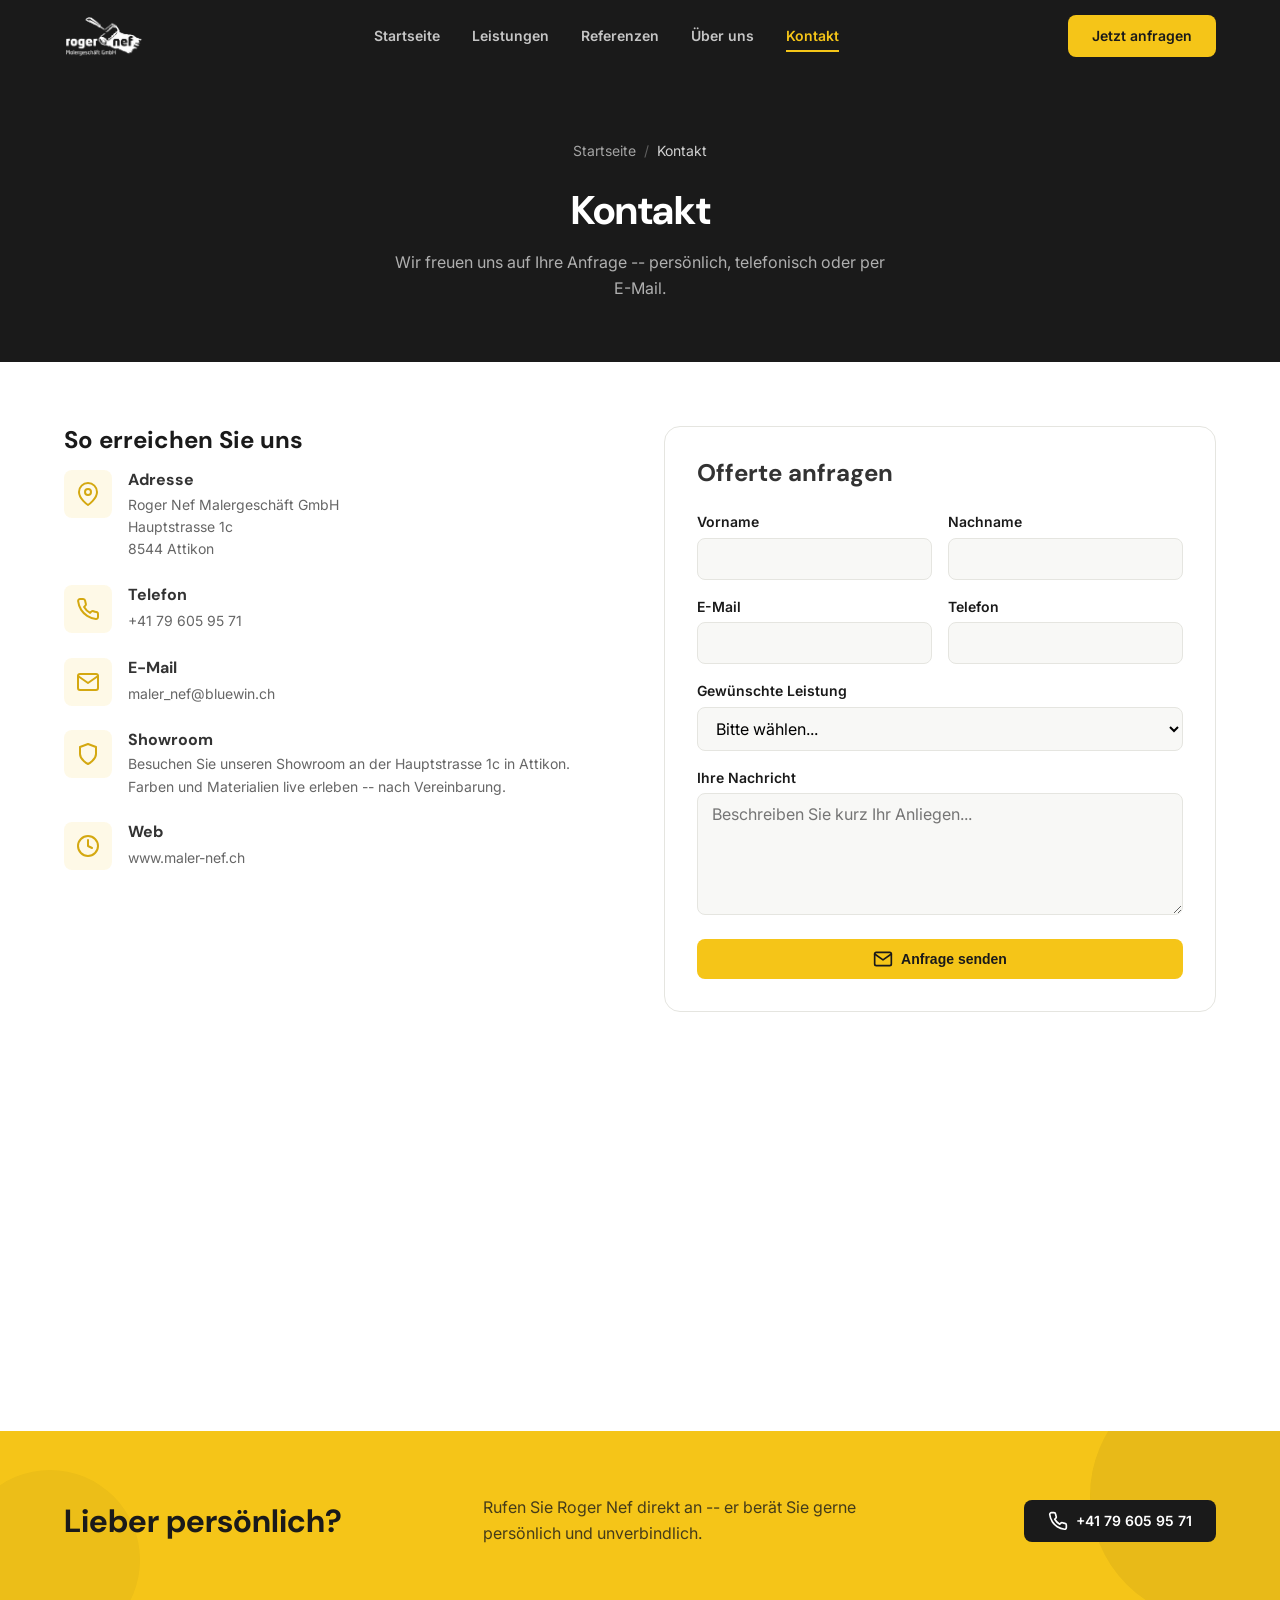
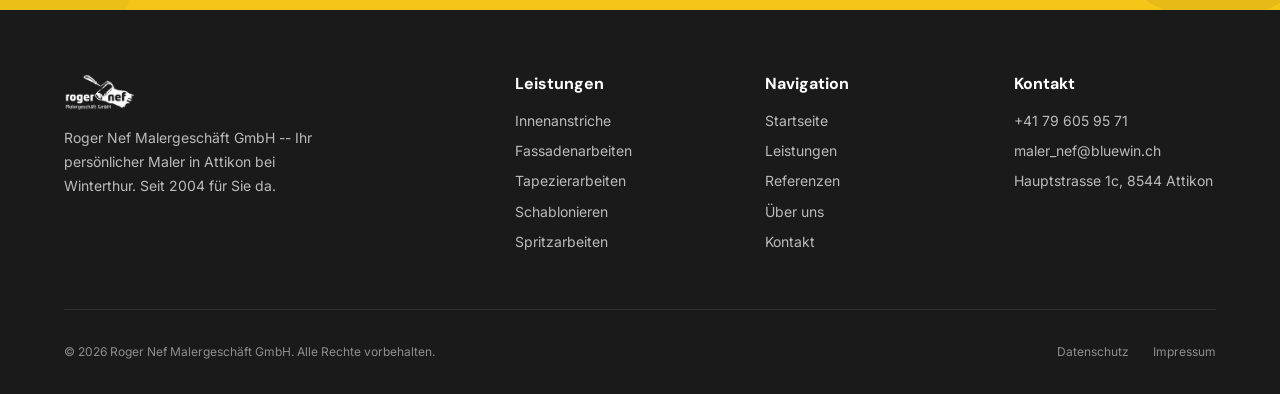
==== commit 06cd461e: "Logo durch echtes Roger Nef Logo ersetzt Text-Logo (.logo-badge) auf allen 10 HTML-Seiten durch das " ====
--- a/kontakt.html
+++ b/kontakt.html
@@ -57,7 +57,7 @@
   <!-- HEADER -->
   <header class="site-header" id="header">
     <div class="container header-inner">
-      <a href="index.html" class="logo"><span class="logo-badge">NEF</span></a>
+      <a href="index.html" class="logo"><img src="images/logo.png" alt="Roger Nef Malergeschäft GmbH" class="logo-img"></a>
       <nav class="main-nav" id="mainNav" aria-label="Hauptnavigation">
         <ul>
           <li><a href="index.html">Startseite</a></li>
@@ -224,7 +224,7 @@
     <div class="container">
       <div class="footer-grid">
         <div class="footer-brand">
-          <span class="logo-badge">NEF</span>
+          <img src="images/logo.png" alt="Roger Nef Malergeschäft GmbH" class="logo-img footer-logo-img">
           <p>Roger Nef Malergeschäft GmbH -- Ihr persönlicher Maler in Attikon bei Winterthur. Seit 2004 für Sie da.</p>
         </div>
         <div class="footer-col">
--- a/style.css
+++ b/style.css
@@ -76,12 +76,15 @@
   height: 72px;
 }
 .logo { display: flex; align-items: center; gap: var(--space-sm); }
-.logo-badge {
-  display: inline-flex; align-items: center; justify-content: center;
-  background: var(--color-primary); border: 2px solid var(--color-dark);
-  border-radius: var(--radius); padding: 6px 14px;
-  font-family: var(--font-heading); font-size: var(--font-size-xl);
-  font-weight: 700; color: var(--color-dark); letter-spacing: 2px;
+.logo-img {
+  height: 40px;
+  width: auto;
+  display: block;
+  object-fit: contain;
+}
+.footer-logo-img {
+  height: 36px;
+  filter: brightness(0) invert(1);
 }
 .main-nav ul { display: flex; gap: var(--space-xl); list-style: none; }
 .main-nav a {
@@ -100,9 +103,11 @@
 .main-nav a:hover::after, .main-nav a.active::after { width: 100%; }
 
 /* Logo color states */
-.site-header:not(.scrolled) .logo-badge {
-  background: var(--color-primary); border-color: var(--color-primary);
-  color: var(--color-dark);
+.site-header:not(.scrolled) .logo-img {
+  filter: brightness(0) invert(1);
+}
+.site-header.scrolled .logo-img {
+  filter: none;
 }
 
 /* Buttons */
